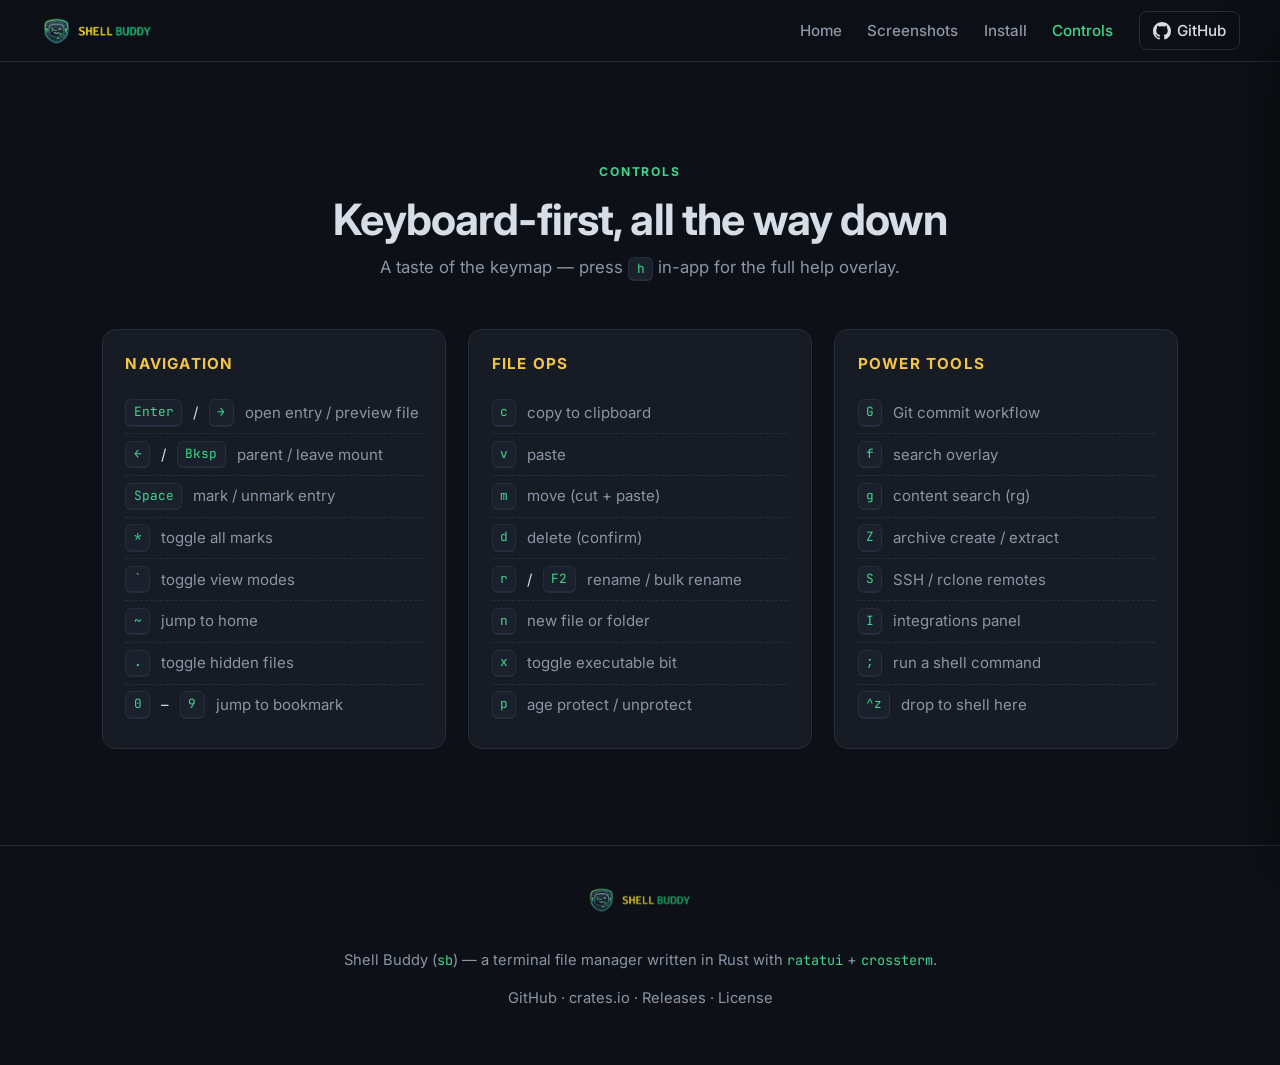
==== docs/controls.html @ 0441afff "Update the docs site" ====
<!DOCTYPE html>
<html lang="en">
<head>
  <meta charset="UTF-8" />
  <meta name="viewport" content="width=device-width, initial-scale=1.0" />
  <title>Controls — Shell Buddy</title>
  <meta name="description" content="Keyboard controls for Shell Buddy (sb): navigation, file operations, and power tools. Press h in-app for the full help overlay." />
  <meta property="og:title" content="Shell Buddy — Controls" />
  <meta property="og:description" content="A taste of the keymap — navigation, file ops, and power tools." />
  <meta property="og:image" content="images/screenshot-2.png" />
  <meta property="og:type" content="website" />
  <link rel="icon" type="image/png" href="images/logo.png" />
  <link rel="preconnect" href="https://fonts.googleapis.com" />
  <link rel="preconnect" href="https://fonts.gstatic.com" crossorigin />
  <link href="https://fonts.googleapis.com/css2?family=JetBrains+Mono:wght@400;500;700&family=Inter:wght@400;500;600;700;800&display=swap" rel="stylesheet" />
  <link rel="stylesheet" href="style.css" />
</head>
<body>
  <!-- NAV -->
  <header class="nav">
    <a class="nav__brand" href="index.html">
      <img src="images/logo.png" alt="Shell Buddy" />
    </a>
    <nav class="nav__links">
      <a href="index.html">Home</a>
      <a href="screenshots.html">Screenshots</a>
      <a href="install.html">Install</a>
      <a href="controls.html" class="active" aria-current="page">Controls</a>
      <a class="nav__gh" href="https://github.com/hjelev/sb" target="_blank" rel="noopener">
        <svg viewBox="0 0 16 16" width="18" height="18" aria-hidden="true"><path fill="currentColor" d="M8 0C3.58 0 0 3.58 0 8c0 3.54 2.29 6.53 5.47 7.59.4.07.55-.17.55-.38 0-.19-.01-.82-.01-1.49-2.01.37-2.53-.49-2.69-.94-.09-.23-.48-.94-.82-1.13-.28-.15-.68-.52-.01-.53.63-.01 1.08.58 1.23.82.72 1.21 1.87.87 2.33.66.07-.52.28-.87.51-1.07-1.78-.2-3.64-.89-3.64-3.95 0-.87.31-1.59.82-2.15-.08-.2-.36-1.02.08-2.12 0 0 .67-.21 2.2.82.64-.18 1.32-.27 2-.27.68 0 1.36.09 2 .27 1.53-1.04 2.2-.82 2.2-.82.44 1.1.16 1.92.08 2.12.51.56.82 1.27.82 2.15 0 3.07-1.87 3.75-3.65 3.95.29.25.54.73.54 1.48 0 1.07-.01 1.93-.01 2.2 0 .21.15.46.55.38A8.01 8.01 0 0 0 16 8c0-4.42-3.58-8-8-8Z"/></svg>
        <span>GitHub</span>
      </a>
    </nav>
    <button class="nav__toggle" aria-label="Menu" aria-expanded="false" aria-controls="mobileNav">
      <span></span><span></span><span></span>
    </button>
  </header>
  <div class="nav__backdrop" id="navBackdrop" hidden></div>
  <nav class="nav__drawer" id="mobileNav" aria-hidden="true">
    <a href="index.html">Home</a>
    <a href="screenshots.html">Screenshots</a>
    <a href="install.html">Install</a>
    <a href="controls.html" class="active" aria-current="page">Controls</a>
    <a href="https://github.com/hjelev/sb" target="_blank" rel="noopener">GitHub ↗</a>
  </nav>

  <!-- CONTROLS -->
  <section class="section" id="controls">
    <div class="section__head">
      <span class="eyebrow">Controls</span>
      <h2>Keyboard-first, all the way down</h2>
      <p>A taste of the keymap — press <kbd>h</kbd> in-app for the full help overlay.</p>
    </div>

    <div class="keymap">
      <div class="keymap__col">
        <h4>Navigation</h4>
        <ul>
          <li><kbd>Enter</kbd> / <kbd>→</kbd><span>open entry / preview file</span></li>
          <li><kbd>←</kbd> / <kbd>Bksp</kbd><span>parent / leave mount</span></li>
          <li><kbd>Space</kbd><span>mark / unmark entry</span></li>
          <li><kbd>*</kbd><span>toggle all marks</span></li>
          <li><kbd>`</kbd><span>toggle view modes</span></li>
          <li><kbd>~</kbd><span>jump to home</span></li>
          <li><kbd>.</kbd><span>toggle hidden files</span></li>
          <li><kbd>0</kbd>–<kbd>9</kbd><span>jump to bookmark</span></li>
        </ul>
      </div>
      <div class="keymap__col">
        <h4>File ops</h4>
        <ul>
          <li><kbd>c</kbd><span>copy to clipboard</span></li>
          <li><kbd>v</kbd><span>paste</span></li>
          <li><kbd>m</kbd><span>move (cut + paste)</span></li>
          <li><kbd>d</kbd><span>delete (confirm)</span></li>
          <li><kbd>r</kbd> / <kbd>F2</kbd><span>rename / bulk rename</span></li>
          <li><kbd>n</kbd><span>new file or folder</span></li>
          <li><kbd>x</kbd><span>toggle executable bit</span></li>
          <li><kbd>p</kbd><span>age protect / unprotect</span></li>
        </ul>
      </div>
      <div class="keymap__col">
        <h4>Power tools</h4>
        <ul>
          <li><kbd>G</kbd><span>Git commit workflow</span></li>
          <li><kbd>f</kbd><span>search overlay</span></li>
          <li><kbd>g</kbd><span>content search (rg)</span></li>
          <li><kbd>Z</kbd><span>archive create / extract</span></li>
          <li><kbd>S</kbd><span>SSH / rclone remotes</span></li>
          <li><kbd>I</kbd><span>integrations panel</span></li>
          <li><kbd>;</kbd><span>run a shell command</span></li>
          <li><kbd>^z</kbd><span>drop to shell here</span></li>
        </ul>
      </div>
    </div>
  </section>

  <footer class="footer">
    <img src="images/logo.png" alt="Shell Buddy" />
    <p>Shell Buddy (<code>sb</code>) — a terminal file manager written in Rust with <code>ratatui</code> + <code>crossterm</code>.</p>
    <p class="footer__links">
      <a href="https://github.com/hjelev/sb" target="_blank" rel="noopener">GitHub</a> ·
      <a href="https://crates.io/crates/shell-buddy" target="_blank" rel="noopener">crates.io</a> ·
      <a href="https://github.com/hjelev/sb/releases" target="_blank" rel="noopener">Releases</a> ·
      <a href="https://github.com/hjelev/sb/blob/master/LICENSE" target="_blank" rel="noopener">License</a>
    </p>
  </footer>

  <!-- LIGHTBOX -->
  <div class="lightbox" id="lightbox" aria-hidden="true">
    <button class="lightbox__close" aria-label="Close">&times;</button>
    <img src="" alt="" />
  </div>

  <script src="script.js"></script>
</body>
</html>
---- docs/style.css ----
:root {
  --bg:        #0d1117;
  --bg-alt:    #11161f;
  --panel:     #161b24;
  --panel-2:   #1b212c;
  --border:    #262d3a;
  --text:      #d7dde6;
  --muted:     #8b95a5;
  --green:     #3dd68c;
  --green-2:   #2bb673;
  --yellow:    #f5c542;
  --yellow-2:  #e0ac1f;
  --blue:      #5aa9ff;
  --red:       #ff6b6b;
  --mono: "JetBrains Mono", ui-monospace, SFMono-Regular, Menlo, monospace;
  --sans: "Inter", system-ui, -apple-system, Segoe UI, Roboto, sans-serif;
  --radius: 14px;
  --maxw: 1140px;
}

* { box-sizing: border-box; }

html { scroll-behavior: smooth; }

body {
  margin: 0;
  background: var(--bg);
  color: var(--text);
  font-family: var(--sans);
  line-height: 1.6;
  -webkit-font-smoothing: antialiased;
  overflow-x: hidden;
}

a { color: var(--green); text-decoration: none; }
a:hover { color: var(--yellow); }

code { font-family: var(--mono); font-size: 0.92em; }

h2 { font-size: clamp(1.8rem, 3.4vw, 2.7rem); line-height: 1.15; margin: 0 0 .6rem; letter-spacing: -.02em; }
h3 { margin: 0 0 .5rem; font-size: 1.15rem; }

/* ---------- NAV ---------- */
.nav {
  position: sticky; top: 0; z-index: 50;
  display: flex; align-items: center; justify-content: space-between;
  padding: .7rem clamp(1rem, 4vw, 2.5rem);
  background: rgba(13,17,23,.78);
  backdrop-filter: blur(12px);
  border-bottom: 1px solid var(--border);
}
.nav__brand img { height: 30px; display: block; }
.nav__links { display: flex; align-items: center; gap: clamp(.7rem, 2vw, 1.6rem); }
.nav__links a { color: var(--muted); font-weight: 500; font-size: .95rem; }
.nav__links a:hover { color: var(--text); }
.nav__gh {
  display: inline-flex; align-items: center; gap: .4rem;
  padding: .4rem .8rem; border: 1px solid var(--border); border-radius: 8px;
  color: var(--text) !important;
}
.nav__gh:hover { border-color: var(--green); }
.nav__links a.active { color: var(--green); }

/* hamburger button — hidden on desktop */
.nav__toggle {
  display: none;
  flex-direction: column; justify-content: center; gap: 5px;
  width: 42px; height: 38px; padding: 0 9px;
  background: none; border: 1px solid var(--border); border-radius: 8px;
  cursor: pointer; z-index: 60;
}
.nav__toggle span {
  display: block; height: 2px; width: 100%; border-radius: 2px;
  background: var(--text); transition: transform .25s ease, opacity .2s ease;
}
body.nav-open .nav__toggle span:nth-child(1) { transform: translateY(7px) rotate(45deg); }
body.nav-open .nav__toggle span:nth-child(2) { opacity: 0; }
body.nav-open .nav__toggle span:nth-child(3) { transform: translateY(-7px) rotate(-45deg); }

/* slide-in drawer + backdrop */
.nav__drawer {
  position: fixed; top: 0; right: 0; z-index: 90;
  display: flex; flex-direction: column; gap: .3rem;
  width: min(260px, 78vw); height: 100%;
  padding: 5rem 1.2rem 1.2rem;
  background: var(--panel); border-left: 1px solid var(--border);
  box-shadow: -20px 0 60px -30px rgba(0,0,0,.9);
  transform: translateX(100%); transition: transform .28s ease;
}
body.nav-open .nav__drawer { transform: translateX(0); }
.nav__drawer a {
  color: var(--text); font-weight: 500; font-size: 1.05rem;
  padding: .7rem .6rem; border-radius: 8px;
}
.nav__drawer a:hover { background: var(--panel-2); color: var(--green); }
.nav__drawer a.active { color: var(--green); background: rgba(61,214,140,.08); }

.nav__backdrop {
  position: fixed; inset: 0; z-index: 80;
  background: rgba(5,7,10,.6);
  opacity: 0; pointer-events: none; transition: opacity .28s ease;
}
body.nav-open .nav__backdrop { opacity: 1; pointer-events: auto; }
body.nav-open { overflow: hidden; }

@media (max-width: 760px) {
  .nav__links { display: none; }
  .nav__toggle { display: flex; }
}

/* ---------- HERO ---------- */
.hero {
  position: relative;
  text-align: center;
  padding: clamp(3rem, 8vw, 6rem) clamp(1rem, 5vw, 2rem) 0;
  overflow: hidden;
}
.hero__glow {
  position: absolute; inset: -30% 0 auto 0; height: 600px;
  background:
    radial-gradient(60% 60% at 30% 0%, rgba(61,214,140,.18), transparent 70%),
    radial-gradient(50% 50% at 75% 10%, rgba(245,197,66,.14), transparent 70%);
  filter: blur(10px);
  pointer-events: none; z-index: 0;
}
.hero__inner { position: relative; z-index: 1; max-width: 820px; margin: 0 auto; }
.hero__logo { width: min(420px, 80%); margin-bottom: 1.2rem; }
.hero__tagline {
  font-size: clamp(1.2rem, 2.8vw, 1.7rem);
  font-weight: 700; color: var(--text); margin: 0 0 1rem; letter-spacing: -.01em;
}
.hero__sub { color: var(--muted); font-size: 1.05rem; margin: 0 auto 1.6rem; max-width: 660px; }
.hero__sub code { color: var(--green); }

.badges { display: flex; flex-wrap: wrap; gap: .4rem; justify-content: center; margin-bottom: 1.6rem; }
.badges img { height: 20px; }

.hero__cta { display: flex; gap: .8rem; justify-content: center; flex-wrap: wrap; margin-bottom: 1.4rem; }

.btn {
  display: inline-flex; align-items: center; gap: .4rem;
  padding: .75rem 1.4rem; border-radius: 10px;
  font-weight: 600; font-size: .98rem; transition: .18s ease;
  border: 1px solid transparent;
}
.btn--primary { background: var(--green); color: #06231a !important; }
.btn--primary:hover { background: var(--yellow); color: #2a2102 !important; transform: translateY(-2px); }
.btn--ghost { border-color: var(--border); color: var(--text) !important; }
.btn--ghost:hover { border-color: var(--green); transform: translateY(-2px); }

.hero__install-hint {
  display: inline-flex; align-items: center; gap: .6rem;
  background: var(--panel); border: 1px solid var(--border);
  border-radius: 10px; padding: .55rem .55rem .55rem .9rem;
  font-family: var(--mono); font-size: .95rem;
}
.hero__install-hint code { color: var(--text); }
.prompt { color: var(--green); margin-right: .5rem; user-select: none; }

.hero__shot {
  position: relative; z-index: 1;
  margin: clamp(2.5rem, 6vw, 4rem) auto 0; max-width: var(--maxw);
  padding: 0 clamp(1rem, 4vw, 2rem);
}
.hero__shot img {
  width: 100%; border-radius: var(--radius);
  border: 1px solid var(--border);
  box-shadow: 0 30px 80px -30px rgba(0,0,0,.8), 0 0 0 1px rgba(255,255,255,.02);
}

/* ---------- SECTIONS ---------- */
.section { padding: clamp(3.5rem, 8vw, 6rem) clamp(1rem, 5vw, 2rem); max-width: var(--maxw); margin: 0 auto; }
.section--alt { background: var(--bg-alt); max-width: none; }
.section--alt > * { max-width: var(--maxw); margin-left: auto; margin-right: auto; }
.section__head { text-align: center; max-width: 640px; margin: 0 auto 3rem; }
.section__head p { color: var(--muted); font-size: 1.05rem; margin: 0; }
.eyebrow {
  display: inline-block; text-transform: uppercase; letter-spacing: .16em;
  font-size: .76rem; font-weight: 700; color: var(--green); margin-bottom: .8rem;
}

/* ---------- FEATURE CARDS ---------- */
.cards {
  display: grid; gap: 1rem;
  grid-template-columns: repeat(auto-fill, minmax(250px, 1fr));
}
.card {
  position: relative;
  background: var(--panel); border: 1px solid var(--border);
  border-radius: var(--radius); padding: 1.4rem 1.3rem;
  transition: .2s ease;
}
.card:hover { transform: translateY(-4px); border-color: var(--green); background: var(--panel-2); }
.card__key {
  display: inline-flex; align-items: center; justify-content: center;
  min-width: 2.1rem; height: 2.1rem; padding: 0 .55rem;
  font-family: var(--mono); font-weight: 700; font-size: .9rem;
  color: var(--green); background: rgba(61,214,140,.1);
  border: 1px solid rgba(61,214,140,.3); border-radius: 8px;
  margin-bottom: .9rem;
}
.card p { color: var(--muted); margin: 0; font-size: .96rem; }
.card code { color: var(--yellow); }

/* ---------- GALLERY ---------- */
.gallery {
  display: grid; gap: 1.4rem;
  grid-template-columns: repeat(auto-fit, minmax(330px, 1fr));
}
.shot { margin: 0; }
.shot img {
  width: 100%; border-radius: 12px; border: 1px solid var(--border);
  box-shadow: 0 16px 40px -20px rgba(0,0,0,.7);
  cursor: zoom-in; transition: .2s ease; display: block;
}
.shot img:hover { transform: translateY(-3px); border-color: var(--green); }
.shot figcaption { color: var(--muted); font-size: .9rem; margin-top: .7rem; text-align: center; }
.shot--bare img { cursor: default; }
.shot--bare img:hover { transform: none; }

/* ---------- INSTALL ---------- */
.install-grid {
  display: grid; gap: 1rem; margin-bottom: 2.5rem;
  grid-template-columns: repeat(auto-fit, minmax(280px, 1fr));
}
.install-card {
  background: var(--panel); border: 1px solid var(--border);
  border-radius: var(--radius); padding: 1.4rem;
}
.tag {
  font-size: .8rem; font-weight: 700; text-transform: uppercase; letter-spacing: .08em;
  color: var(--yellow);
}
.install-note { color: var(--muted); margin: .3rem 0 0; font-size: .95rem; }

.code-block {
  position: relative;
  background: #0a0e14; border: 1px solid var(--border);
  border-radius: 10px; padding: .9rem 1rem; margin-top: .8rem;
  font-family: var(--mono); font-size: .9rem; overflow-x: auto;
}
.code-block code, .code-block pre { color: var(--text); white-space: pre; margin: 0; }
.code-block--wide { font-size: .92rem; }
.comment { color: var(--muted); }

.copy-btn {
  position: absolute; top: .5rem; right: .5rem;
  background: var(--panel-2); color: var(--muted);
  border: 1px solid var(--border); border-radius: 6px;
  font-family: var(--mono); font-size: .72rem; padding: .25rem .55rem;
  cursor: pointer; transition: .15s ease;
}
.copy-btn:hover { color: var(--green); border-color: var(--green); }
.copy-btn.copied { color: #06231a; background: var(--green); border-color: var(--green); }

.shell-integration {
  background: var(--panel); border: 1px solid var(--border);
  border-radius: var(--radius); padding: 1.6rem;
}
.shell-integration p { color: var(--muted); }
.muted { color: var(--muted); font-weight: 400; }

/* ---------- CLI ---------- */
.cli-wrap {
  display: grid; gap: 1.6rem; align-items: center;
  grid-template-columns: 1fr 1fr;
}
@media (max-width: 820px) { .cli-wrap { grid-template-columns: 1fr; } }

/* ---------- KEYMAP ---------- */
.keymap {
  display: grid; gap: 1.4rem;
  grid-template-columns: repeat(auto-fit, minmax(280px, 1fr));
}
.keymap__col {
  background: var(--panel); border: 1px solid var(--border);
  border-radius: var(--radius); padding: 1.4rem;
}
.keymap__col h4 {
  margin: 0 0 1rem; color: var(--yellow); font-size: .95rem;
  text-transform: uppercase; letter-spacing: .08em;
}
.keymap__col ul { list-style: none; margin: 0; padding: 0; }
.keymap__col li {
  display: flex; align-items: center; gap: .7rem;
  padding: .42rem 0; border-bottom: 1px dashed var(--border);
  font-size: .94rem;
}
.keymap__col li:last-child { border-bottom: none; }
.keymap__col li span { color: var(--muted); }
kbd {
  font-family: var(--mono); font-size: .8rem;
  background: var(--panel-2); border: 1px solid var(--border);
  border-bottom-width: 2px; border-radius: 6px;
  padding: .12rem .45rem; color: var(--green); white-space: nowrap;
}

/* ---------- CHIPS ---------- */
.chips { display: flex; flex-wrap: wrap; gap: .55rem; justify-content: center; }
.chip {
  font-family: var(--mono); font-size: .85rem;
  background: var(--panel); border: 1px solid var(--border);
  border-radius: 20px; padding: .35rem .85rem; color: var(--text);
  transition: .15s ease;
}
.chip:hover { border-color: var(--green); color: var(--green); }
.chip--req { border-color: var(--yellow); color: var(--yellow); }

/* ---------- CTA ---------- */
.cta {
  text-align: center;
  padding: clamp(3.5rem, 8vw, 6rem) 1rem;
  background:
    radial-gradient(60% 100% at 50% 0%, rgba(61,214,140,.12), transparent 70%),
    var(--bg-alt);
  border-top: 1px solid var(--border);
}
.cta__inner { max-width: 640px; margin: 0 auto; display: flex; flex-direction: column; align-items: center; gap: 1.4rem; }
.cta h2 { margin: 0; }

/* ---------- FOOTER ---------- */
.footer {
  text-align: center; padding: 2.5rem 1rem; color: var(--muted);
  border-top: 1px solid var(--border); font-size: .92rem;
}
.footer img { height: 28px; margin-bottom: .8rem; opacity: .85; }
.footer code { color: var(--green); }
.footer__links { margin-top: .6rem; }
.footer__links a { color: var(--muted); }
.footer__links a:hover { color: var(--green); }

/* ---------- LIGHTBOX ---------- */
.lightbox {
  position: fixed; inset: 0; z-index: 100;
  display: none; align-items: center; justify-content: center;
  background: rgba(5,7,10,.92); padding: 2rem; cursor: zoom-out;
}
.lightbox.open { display: flex; }
.lightbox img {
  max-width: 95vw; max-height: 90vh; border-radius: 10px;
  border: 1px solid var(--border); box-shadow: 0 30px 80px -20px rgba(0,0,0,.9);
}
.lightbox__close {
  position: absolute; top: 1rem; right: 1.5rem;
  background: none; border: none; color: #fff; font-size: 2.4rem;
  cursor: pointer; line-height: 1;
}

/* ---------- REVEAL ---------- */
.reveal { opacity: 0; transform: translateY(24px); transition: opacity .6s ease, transform .6s ease; }
.reveal.visible { opacity: 1; transform: none; }
@media (prefers-reduced-motion: reduce) {
  .reveal { opacity: 1; transform: none; transition: none; }
  html { scroll-behavior: auto; }
  .nav__drawer, .nav__backdrop, .nav__toggle span { transition: none; }
}
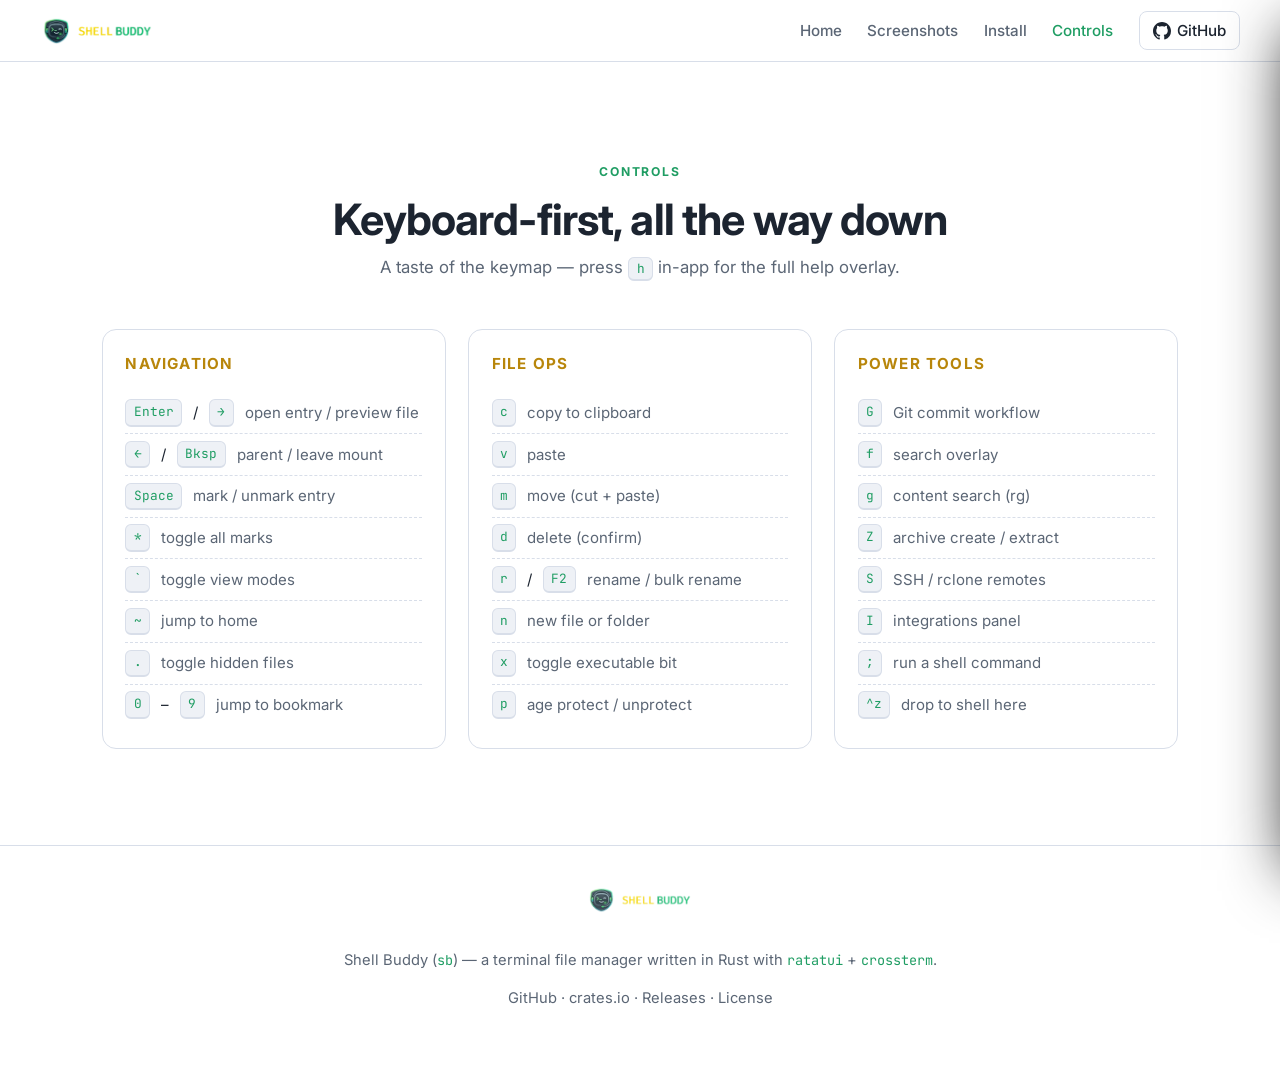
==== commit 4799e511: "fix bugs in the docs" ====
--- a/docs/controls.html
+++ b/docs/controls.html
@@ -9,7 +9,7 @@
   <meta property="og:description" content="A taste of the keymap — navigation, file ops, and power tools." />
   <meta property="og:image" content="images/screenshot-2.png" />
   <meta property="og:type" content="website" />
-  <link rel="icon" type="image/png" href="images/logo.png" />
+  <link rel="icon" type="image/png" href="images/favicon.png" />
   <link rel="preconnect" href="https://fonts.googleapis.com" />
   <link rel="preconnect" href="https://fonts.gstatic.com" crossorigin />
   <link href="https://fonts.googleapis.com/css2?family=JetBrains+Mono:wght@400;500;700&family=Inter:wght@400;500;600;700;800&display=swap" rel="stylesheet" />
--- a/docs/style.css
+++ b/docs/style.css
@@ -12,10 +12,33 @@
   --yellow-2:  #e0ac1f;
   --blue:      #5aa9ff;
   --red:       #ff6b6b;
+  --nav-bg:    rgba(13,17,23,.78);
+  --code-bg:   #0a0e14;
   --mono: "JetBrains Mono", ui-monospace, SFMono-Regular, Menlo, monospace;
   --sans: "Inter", system-ui, -apple-system, Segoe UI, Roboto, sans-serif;
   --radius: 14px;
   --maxw: 1140px;
+}
+
+/* Light theme — auto-follows the browser/OS appearance setting */
+@media (prefers-color-scheme: light) {
+  :root {
+    --bg:       #ffffff;
+    --bg-alt:   #f5f7fa;
+    --panel:    #ffffff;
+    --panel-2:  #eef1f6;
+    --border:   #d8dee9;
+    --text:     #1c2430;
+    --muted:    #5b6675;
+    --green:    #1f9d63;
+    --green-2:  #18794d;
+    --yellow:   #b8860b;
+    --yellow-2: #946c08;
+    --blue:     #2563eb;
+    --red:      #d93636;
+    --nav-bg:   rgba(255,255,255,.82);
+    --code-bg:  #f0f3f8;
+  }
 }
 
 * { box-sizing: border-box; }
@@ -45,7 +68,7 @@
   position: sticky; top: 0; z-index: 50;
   display: flex; align-items: center; justify-content: space-between;
   padding: .7rem clamp(1rem, 4vw, 2.5rem);
-  background: rgba(13,17,23,.78);
+  background: var(--nav-bg);
   backdrop-filter: blur(12px);
   border-bottom: 1px solid var(--border);
 }
@@ -155,6 +178,7 @@
   font-family: var(--mono); font-size: .95rem;
 }
 .hero__install-hint code { color: var(--text); }
+.hero__install-hint .copy-btn { position: static; }
 .prompt { color: var(--green); margin-right: .5rem; user-select: none; }
 
 .hero__shot {
@@ -235,7 +259,7 @@
 
 .code-block {
   position: relative;
-  background: #0a0e14; border: 1px solid var(--border);
+  background: var(--code-bg); border: 1px solid var(--border);
   border-radius: 10px; padding: .9rem 1rem; margin-top: .8rem;
   font-family: var(--mono); font-size: .9rem; overflow-x: auto;
 }
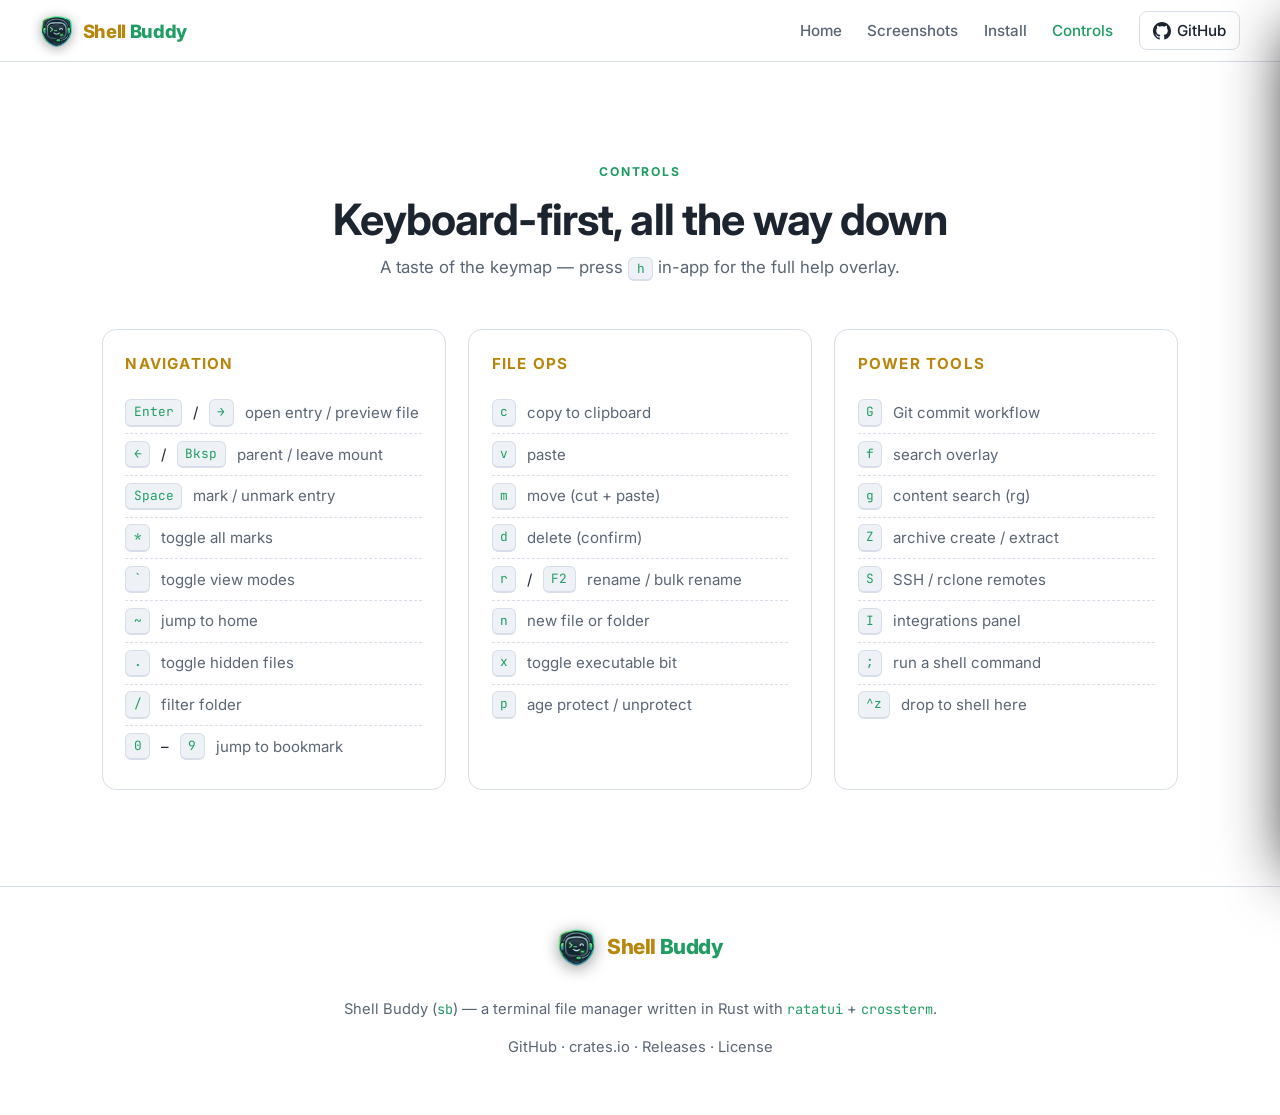
==== commit 97d2e49b: "update change log and docs" ====
--- a/docs/controls.html
+++ b/docs/controls.html
@@ -18,8 +18,9 @@
 <body>
   <!-- NAV -->
   <header class="nav">
-    <a class="nav__brand" href="index.html">
-      <img src="images/logo.png" alt="Shell Buddy" />
+    <a class="nav__brand" href="index.html" aria-label="Shell Buddy — home">
+      <img src="images/favicon.png" alt="" />
+      <span class="nav__brand-name"><span class="brand-shell">Shell</span> <span class="brand-buddy">Buddy</span></span>
     </a>
     <nav class="nav__links">
       <a href="index.html">Home</a>
@@ -63,6 +64,7 @@
           <li><kbd>`</kbd><span>toggle view modes</span></li>
           <li><kbd>~</kbd><span>jump to home</span></li>
           <li><kbd>.</kbd><span>toggle hidden files</span></li>
+          <li><kbd>/</kbd><span>filter folder</span></li>
           <li><kbd>0</kbd>–<kbd>9</kbd><span>jump to bookmark</span></li>
         </ul>
       </div>
@@ -96,7 +98,10 @@
   </section>
 
   <footer class="footer">
-    <img src="images/logo.png" alt="Shell Buddy" />
+    <a class="footer__brand" href="index.html">
+      <img src="images/favicon.png" alt="" />
+      <span class="footer__brand-name"><span class="brand-shell">Shell</span> <span class="brand-buddy">Buddy</span></span>
+    </a>
     <p>Shell Buddy (<code>sb</code>) — a terminal file manager written in Rust with <code>ratatui</code> + <code>crossterm</code>.</p>
     <p class="footer__links">
       <a href="https://github.com/hjelev/sb" target="_blank" rel="noopener">GitHub</a> ·
--- a/docs/style.css
+++ b/docs/style.css
@@ -72,7 +72,21 @@
   backdrop-filter: blur(12px);
   border-bottom: 1px solid var(--border);
 }
-.nav__brand img { height: 30px; display: block; }
+.nav__brand { display: inline-flex; align-items: center; gap: .55rem; }
+.nav__brand img {
+  height: 34px; width: 34px; display: block;
+  border-radius: 9px;
+  filter: drop-shadow(0 2px 6px rgba(0,0,0,.35));
+  transition: transform .18s ease;
+}
+.nav__brand:hover img { transform: translateY(-1px) scale(1.04); }
+.nav__brand-name {
+  font-family: var(--sans); font-weight: 800;
+  font-size: 1.15rem; letter-spacing: -.02em; line-height: 1;
+}
+.brand-shell { color: var(--yellow); }
+.brand-buddy { color: var(--green); }
+@media (max-width: 420px) { .nav__brand-name { display: none; } }
 .nav__links { display: flex; align-items: center; gap: clamp(.7rem, 2vw, 1.6rem); }
 .nav__links a { color: var(--muted); font-weight: 500; font-size: .95rem; }
 .nav__links a:hover { color: var(--text); }
@@ -347,7 +361,20 @@
   text-align: center; padding: 2.5rem 1rem; color: var(--muted);
   border-top: 1px solid var(--border); font-size: .92rem;
 }
-.footer img { height: 28px; margin-bottom: .8rem; opacity: .85; }
+.footer__brand {
+  display: inline-flex; align-items: center; gap: .6rem;
+  margin-bottom: 1rem;
+  transition: transform .18s ease;
+}
+.footer__brand:hover { transform: translateY(-1px); }
+.footer__brand img {
+  height: 40px; width: 40px; border-radius: 11px;
+  filter: drop-shadow(0 3px 8px rgba(0,0,0,.4));
+}
+.footer__brand-name {
+  font-family: var(--sans); font-weight: 800;
+  font-size: 1.3rem; letter-spacing: -.02em; line-height: 1;
+}
 .footer code { color: var(--green); }
 .footer__links { margin-top: .6rem; }
 .footer__links a { color: var(--muted); }
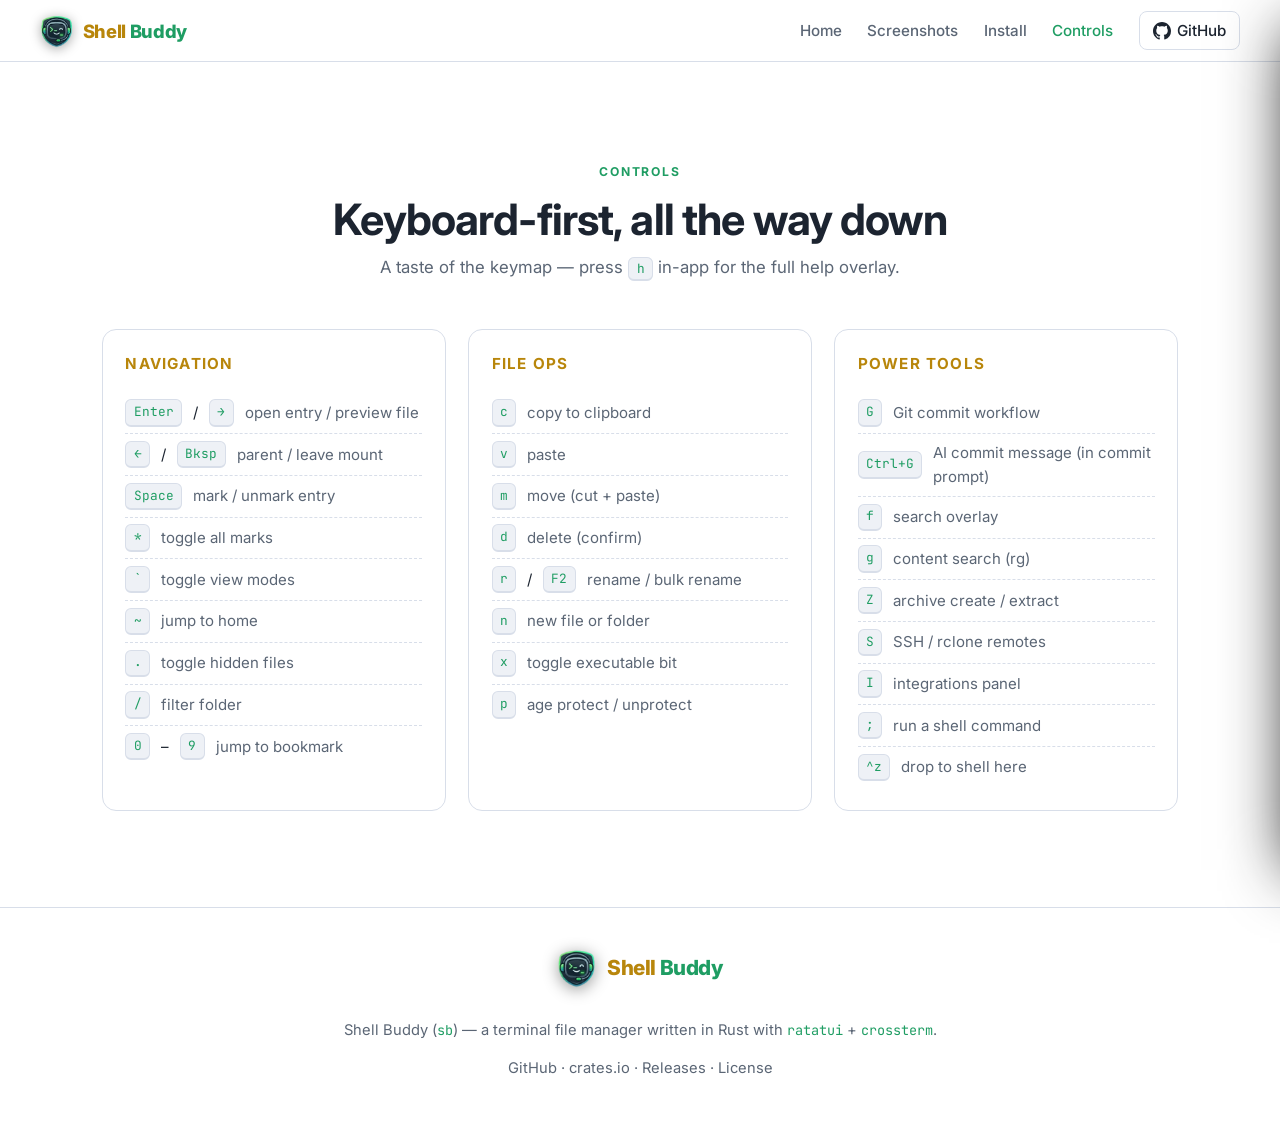
==== commit 9715617b: "Add AI-generated commit messages feature to docs" ====
--- a/docs/controls.html
+++ b/docs/controls.html
@@ -14,6 +14,7 @@
   <link rel="preconnect" href="https://fonts.gstatic.com" crossorigin />
   <link href="https://fonts.googleapis.com/css2?family=JetBrains+Mono:wght@400;500;700&family=Inter:wght@400;500;600;700;800&display=swap" rel="stylesheet" />
   <link rel="stylesheet" href="style.css" />
+  <script defer src="https://m.masoko.net/core-util" data-website-id="f03cc21a-8b0b-4889-b126-84c312a94e0c"></script>
 </head>
 <body>
   <!-- NAV -->
@@ -85,6 +86,7 @@
         <h4>Power tools</h4>
         <ul>
           <li><kbd>G</kbd><span>Git commit workflow</span></li>
+          <li><kbd>Ctrl+G</kbd><span>AI commit message (in commit prompt)</span></li>
           <li><kbd>f</kbd><span>search overlay</span></li>
           <li><kbd>g</kbd><span>content search (rg)</span></li>
           <li><kbd>Z</kbd><span>archive create / extract</span></li>
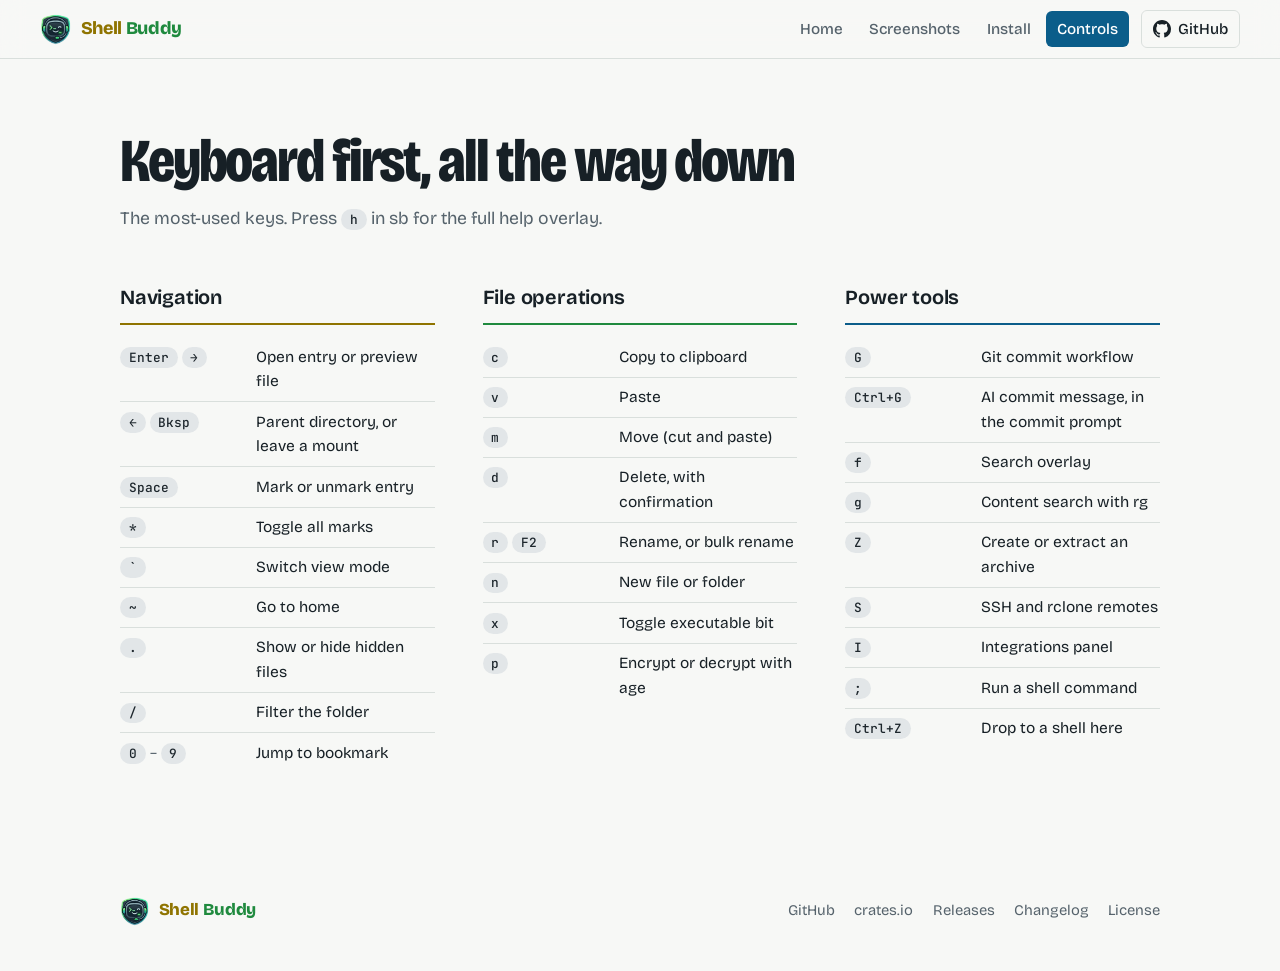
==== commit 24af5442: "redesign static site" ====
--- a/docs/controls.html
+++ b/docs/controls.html
@@ -6,114 +6,110 @@
   <title>Controls — Shell Buddy</title>
   <meta name="description" content="Keyboard controls for Shell Buddy (sb): navigation, file operations, and power tools. Press h in-app for the full help overlay." />
   <meta property="og:title" content="Shell Buddy — Controls" />
-  <meta property="og:description" content="A taste of the keymap — navigation, file ops, and power tools." />
+  <meta property="og:description" content="Navigation, file operations and power tools." />
   <meta property="og:image" content="images/screenshot-2.png" />
   <meta property="og:type" content="website" />
+  <meta name="theme-color" content="#0e1316" />
   <link rel="icon" type="image/png" href="images/favicon.png" />
   <link rel="preconnect" href="https://fonts.googleapis.com" />
   <link rel="preconnect" href="https://fonts.gstatic.com" crossorigin />
-  <link href="https://fonts.googleapis.com/css2?family=JetBrains+Mono:wght@400;500;700&family=Inter:wght@400;500;600;700;800&display=swap" rel="stylesheet" />
+  <link href="https://fonts.googleapis.com/css2?family=Bricolage+Grotesque:opsz,wdth,wght@12..96,75..100,400..800&family=JetBrains+Mono:wght@400;500;700&display=swap" rel="stylesheet" />
   <link rel="stylesheet" href="style.css" />
   <script defer src="https://m.masoko.net/core-util" data-website-id="f03cc21a-8b0b-4889-b126-84c312a94e0c"></script>
 </head>
 <body>
-  <!-- NAV -->
   <header class="nav">
-    <a class="nav__brand" href="index.html" aria-label="Shell Buddy — home">
+    <a class="nav__brand" href="index.html" aria-label="Shell Buddy home">
       <img src="images/favicon.png" alt="" />
       <span class="nav__brand-name"><span class="brand-shell">Shell</span> <span class="brand-buddy">Buddy</span></span>
     </a>
-    <nav class="nav__links">
+    <nav class="nav__links" aria-label="Main">
       <a href="index.html">Home</a>
       <a href="screenshots.html">Screenshots</a>
       <a href="install.html">Install</a>
       <a href="controls.html" class="active" aria-current="page">Controls</a>
-      <a class="nav__gh" href="https://github.com/hjelev/sb" target="_blank" rel="noopener">
-        <svg viewBox="0 0 16 16" width="18" height="18" aria-hidden="true"><path fill="currentColor" d="M8 0C3.58 0 0 3.58 0 8c0 3.54 2.29 6.53 5.47 7.59.4.07.55-.17.55-.38 0-.19-.01-.82-.01-1.49-2.01.37-2.53-.49-2.69-.94-.09-.23-.48-.94-.82-1.13-.28-.15-.68-.52-.01-.53.63-.01 1.08.58 1.23.82.72 1.21 1.87.87 2.33.66.07-.52.28-.87.51-1.07-1.78-.2-3.64-.89-3.64-3.95 0-.87.31-1.59.82-2.15-.08-.2-.36-1.02.08-2.12 0 0 .67-.21 2.2.82.64-.18 1.32-.27 2-.27.68 0 1.36.09 2 .27 1.53-1.04 2.2-.82 2.2-.82.44 1.1.16 1.92.08 2.12.51.56.82 1.27.82 2.15 0 3.07-1.87 3.75-3.65 3.95.29.25.54.73.54 1.48 0 1.07-.01 1.93-.01 2.2 0 .21.15.46.55.38A8.01 8.01 0 0 0 16 8c0-4.42-3.58-8-8-8Z"/></svg>
-        <span>GitHub</span>
-      </a>
+      <a class="nav__gh" href="https://github.com/hjelev/sb" target="_blank" rel="noopener"><svg viewBox="0 0 16 16" width="18" height="18" aria-hidden="true"><path fill="currentColor" d="M8 0C3.58 0 0 3.58 0 8c0 3.54 2.29 6.53 5.47 7.59.4.07.55-.17.55-.38 0-.19-.01-.82-.01-1.49-2.01.37-2.53-.49-2.69-.94-.09-.23-.48-.94-.82-1.13-.28-.15-.68-.52-.01-.53.63-.01 1.08.58 1.23.82.72 1.21 1.87.87 2.33.66.07-.52.28-.87.51-1.07-1.78-.2-3.64-.89-3.64-3.95 0-.87.31-1.59.82-2.15-.08-.2-.36-1.02.08-2.12 0 0 .67-.21 2.2.82.64-.18 1.32-.27 2-.27.68 0 1.36.09 2 .27 1.53-1.04 2.2-.82 2.2-.82.44 1.1.16 1.92.08 2.12.51.56.82 1.27.82 2.15 0 3.07-1.87 3.75-3.65 3.95.29.25.54.73.54 1.48 0 1.07-.01 1.93-.01 2.2 0 .21.15.46.55.38A8.01 8.01 0 0 0 16 8c0-4.42-3.58-8-8-8Z"/></svg><span>GitHub</span></a>
     </nav>
     <button class="nav__toggle" aria-label="Menu" aria-expanded="false" aria-controls="mobileNav">
       <span></span><span></span><span></span>
     </button>
   </header>
   <div class="nav__backdrop" id="navBackdrop" hidden></div>
-  <nav class="nav__drawer" id="mobileNav" aria-hidden="true">
-    <a href="index.html">Home</a>
-    <a href="screenshots.html">Screenshots</a>
-    <a href="install.html">Install</a>
-    <a href="controls.html" class="active" aria-current="page">Controls</a>
-    <a href="https://github.com/hjelev/sb" target="_blank" rel="noopener">GitHub ↗</a>
+  <nav class="nav__drawer" id="mobileNav" aria-hidden="true" aria-label="Mobile">
+      <a href="index.html">Home</a>
+      <a href="screenshots.html">Screenshots</a>
+      <a href="install.html">Install</a>
+      <a href="controls.html" class="active" aria-current="page">Controls</a>
+      <a href="https://github.com/hjelev/sb" target="_blank" rel="noopener">GitHub ↗</a>
   </nav>
 
-  <!-- CONTROLS -->
-  <section class="section" id="controls">
-    <div class="section__head">
-      <span class="eyebrow">Controls</span>
-      <h2>Keyboard-first, all the way down</h2>
-      <p>A taste of the keymap — press <kbd>h</kbd> in-app for the full help overlay.</p>
-    </div>
+  <main>
+    <header class="page-head">
+      <h1>Keyboard first, all the way down</h1>
+      <p>The most-used keys. Press <kbd>h</kbd> in sb for the full help overlay.</p>
+    </header>
 
-    <div class="keymap">
-      <div class="keymap__col">
-        <h4>Navigation</h4>
-        <ul>
-          <li><kbd>Enter</kbd> / <kbd>→</kbd><span>open entry / preview file</span></li>
-          <li><kbd>←</kbd> / <kbd>Bksp</kbd><span>parent / leave mount</span></li>
-          <li><kbd>Space</kbd><span>mark / unmark entry</span></li>
-          <li><kbd>*</kbd><span>toggle all marks</span></li>
-          <li><kbd>`</kbd><span>toggle view modes</span></li>
-          <li><kbd>~</kbd><span>jump to home</span></li>
-          <li><kbd>.</kbd><span>toggle hidden files</span></li>
-          <li><kbd>/</kbd><span>filter folder</span></li>
-          <li><kbd>0</kbd>–<kbd>9</kbd><span>jump to bookmark</span></li>
-        </ul>
+    <section class="section section--tight" id="controls">
+      <div class="keymap">
+        <div class="keymap__col">
+          <h3>Navigation</h3>
+          <ul>
+            <li><span><kbd>Enter</kbd><kbd>→</kbd></span><span>Open entry or preview file</span></li>
+            <li><span><kbd>←</kbd><kbd>Bksp</kbd></span><span>Parent directory, or leave a mount</span></li>
+            <li><span><kbd>Space</kbd></span><span>Mark or unmark entry</span></li>
+            <li><span><kbd>*</kbd></span><span>Toggle all marks</span></li>
+            <li><span><kbd>`</kbd></span><span>Switch view mode</span></li>
+            <li><span><kbd>~</kbd></span><span>Go to home</span></li>
+            <li><span><kbd>.</kbd></span><span>Show or hide hidden files</span></li>
+            <li><span><kbd>/</kbd></span><span>Filter the folder</span></li>
+            <li><span><kbd>0</kbd>–<kbd>9</kbd></span><span>Jump to bookmark</span></li>
+          </ul>
+        </div>
+        <div class="keymap__col">
+          <h3>File operations</h3>
+          <ul>
+            <li><span><kbd>c</kbd></span><span>Copy to clipboard</span></li>
+            <li><span><kbd>v</kbd></span><span>Paste</span></li>
+            <li><span><kbd>m</kbd></span><span>Move (cut and paste)</span></li>
+            <li><span><kbd>d</kbd></span><span>Delete, with confirmation</span></li>
+            <li><span><kbd>r</kbd><kbd>F2</kbd></span><span>Rename, or bulk rename</span></li>
+            <li><span><kbd>n</kbd></span><span>New file or folder</span></li>
+            <li><span><kbd>x</kbd></span><span>Toggle executable bit</span></li>
+            <li><span><kbd>p</kbd></span><span>Encrypt or decrypt with age</span></li>
+          </ul>
+        </div>
+        <div class="keymap__col">
+          <h3>Power tools</h3>
+          <ul>
+            <li><span><kbd>G</kbd></span><span>Git commit workflow</span></li>
+            <li><span><kbd>Ctrl+G</kbd></span><span>AI commit message, in the commit prompt</span></li>
+            <li><span><kbd>f</kbd></span><span>Search overlay</span></li>
+            <li><span><kbd>g</kbd></span><span>Content search with rg</span></li>
+            <li><span><kbd>Z</kbd></span><span>Create or extract an archive</span></li>
+            <li><span><kbd>S</kbd></span><span>SSH and rclone remotes</span></li>
+            <li><span><kbd>I</kbd></span><span>Integrations panel</span></li>
+            <li><span><kbd>;</kbd></span><span>Run a shell command</span></li>
+            <li><span><kbd>Ctrl+Z</kbd></span><span>Drop to a shell here</span></li>
+          </ul>
+        </div>
       </div>
-      <div class="keymap__col">
-        <h4>File ops</h4>
-        <ul>
-          <li><kbd>c</kbd><span>copy to clipboard</span></li>
-          <li><kbd>v</kbd><span>paste</span></li>
-          <li><kbd>m</kbd><span>move (cut + paste)</span></li>
-          <li><kbd>d</kbd><span>delete (confirm)</span></li>
-          <li><kbd>r</kbd> / <kbd>F2</kbd><span>rename / bulk rename</span></li>
-          <li><kbd>n</kbd><span>new file or folder</span></li>
-          <li><kbd>x</kbd><span>toggle executable bit</span></li>
-          <li><kbd>p</kbd><span>age protect / unprotect</span></li>
-        </ul>
-      </div>
-      <div class="keymap__col">
-        <h4>Power tools</h4>
-        <ul>
-          <li><kbd>G</kbd><span>Git commit workflow</span></li>
-          <li><kbd>Ctrl+G</kbd><span>AI commit message (in commit prompt)</span></li>
-          <li><kbd>f</kbd><span>search overlay</span></li>
-          <li><kbd>g</kbd><span>content search (rg)</span></li>
-          <li><kbd>Z</kbd><span>archive create / extract</span></li>
-          <li><kbd>S</kbd><span>SSH / rclone remotes</span></li>
-          <li><kbd>I</kbd><span>integrations panel</span></li>
-          <li><kbd>;</kbd><span>run a shell command</span></li>
-          <li><kbd>^z</kbd><span>drop to shell here</span></li>
-        </ul>
-      </div>
-    </div>
-  </section>
+    </section>
+  </main>
 
   <footer class="footer">
     <a class="footer__brand" href="index.html">
       <img src="images/favicon.png" alt="" />
       <span class="footer__brand-name"><span class="brand-shell">Shell</span> <span class="brand-buddy">Buddy</span></span>
     </a>
-    <p>Shell Buddy (<code>sb</code>) — a terminal file manager written in Rust with <code>ratatui</code> + <code>crossterm</code>.</p>
-    <p class="footer__links">
-      <a href="https://github.com/hjelev/sb" target="_blank" rel="noopener">GitHub</a> ·
-      <a href="https://crates.io/crates/shell-buddy" target="_blank" rel="noopener">crates.io</a> ·
-      <a href="https://github.com/hjelev/sb/releases" target="_blank" rel="noopener">Releases</a> ·
-      <a href="https://github.com/hjelev/sb/blob/master/LICENSE" target="_blank" rel="noopener">License</a>
-    </p>
+    <ul class="footer__links">
+      <li><a href="https://github.com/hjelev/sb" target="_blank" rel="noopener">GitHub</a></li>
+      <li><a href="https://crates.io/crates/shell-buddy" target="_blank" rel="noopener">crates.io</a></li>
+      <li><a href="https://github.com/hjelev/sb/releases" target="_blank" rel="noopener">Releases</a></li>
+      <li><a href="https://github.com/hjelev/sb/blob/master/CHANGELOG.md" target="_blank" rel="noopener">Changelog</a></li>
+      <li><a href="https://github.com/hjelev/sb/blob/master/LICENSE" target="_blank" rel="noopener">License</a></li>
+    </ul>
   </footer>
 
-  <!-- LIGHTBOX -->
   <div class="lightbox" id="lightbox" aria-hidden="true">
     <button class="lightbox__close" aria-label="Close">&times;</button>
     <img src="" alt="" />
--- a/docs/style.css
+++ b/docs/style.css
@@ -1,109 +1,120 @@
+/* Shell Buddy site
+   The page borrows sb's own visual language: the yellow/green wordmark,
+   the blue cursor row of the file list, and the grey keycap pills of the
+   status bar. Those three things carry the identity; everything else
+   stays quiet. */
+
 :root {
-  --bg:        #0d1117;
-  --bg-alt:    #11161f;
-  --panel:     #161b24;
-  --panel-2:   #1b212c;
-  --border:    #262d3a;
-  --text:      #d7dde6;
-  --muted:     #8b95a5;
-  --green:     #3dd68c;
-  --green-2:   #2bb673;
-  --yellow:    #f5c542;
-  --yellow-2:  #e0ac1f;
-  --blue:      #5aa9ff;
-  --red:       #ff6b6b;
-  --nav-bg:    rgba(13,17,23,.78);
-  --code-bg:   #0a0e14;
+  --ink:      #0e1316;
+  --ink-2:    #12181c;
+  --panel:    #161d22;
+  --line:     #243038;
+  --text:     #dbe2e6;
+  --muted:    #8d9aa4;
+  --shell:    #f5d42a;   /* "Shell" yellow from the logo */
+  --buddy:    #46c468;   /* "Buddy" green from the logo */
+  --cursor:   #0b5d8a;   /* sb's selected-row blue */
+  --cursor-t: #e9f5fc;
+  --key-bg:   #3b4247;   /* status-bar keycap */
+  --key-fg:   #e6eaed;
+  --nav-bg:   rgba(14,19,22,.86);
+  --code-bg:  #0a0e10;
+  --shadow:   0 40px 90px -40px rgba(0,0,0,.85);
+
   --mono: "JetBrains Mono", ui-monospace, SFMono-Regular, Menlo, monospace;
-  --sans: "Inter", system-ui, -apple-system, Segoe UI, Roboto, sans-serif;
-  --radius: 14px;
-  --maxw: 1140px;
-}
-
-/* Light theme — auto-follows the browser/OS appearance setting */
+  --sans: "Bricolage Grotesque", system-ui, -apple-system, "Segoe UI", sans-serif;
+  --maxw: 1120px;
+  --gutter: clamp(1.1rem, 5vw, 2.5rem);
+}
+
 @media (prefers-color-scheme: light) {
   :root {
-    --bg:       #ffffff;
-    --bg-alt:   #f5f7fa;
+    --ink:      #f7f8f6;
+    --ink-2:    #eef1ee;
     --panel:    #ffffff;
-    --panel-2:  #eef1f6;
-    --border:   #d8dee9;
-    --text:     #1c2430;
-    --muted:    #5b6675;
-    --green:    #1f9d63;
-    --green-2:  #18794d;
-    --yellow:   #b8860b;
-    --yellow-2: #946c08;
-    --blue:     #2563eb;
-    --red:      #d93636;
-    --nav-bg:   rgba(255,255,255,.82);
-    --code-bg:  #f0f3f8;
+    --line:     #d9dfdc;
+    --text:     #172026;
+    --muted:    #56636c;
+    --shell:    #8f7400;
+    --shell-display: #d1a500;
+    --buddy:    #1f8a3e;
+    --cursor:   #0b5d8a;
+    --cursor-t: #ffffff;
+    --key-bg:   #e2e6e8;
+    --key-fg:   #1d262c;
+    --nav-bg:   rgba(247,248,246,.88);
+    --code-bg:  #f0f2f0;
+    --shadow:   0 30px 70px -40px rgba(20,30,40,.45);
   }
 }
 
 * { box-sizing: border-box; }
-
 html { scroll-behavior: smooth; }
 
 body {
   margin: 0;
-  background: var(--bg);
+  background: var(--ink);
   color: var(--text);
   font-family: var(--sans);
+  font-size: 1.0625rem;
   line-height: 1.6;
   -webkit-font-smoothing: antialiased;
   overflow-x: hidden;
 }
 
-a { color: var(--green); text-decoration: none; }
-a:hover { color: var(--yellow); }
-
-code { font-family: var(--mono); font-size: 0.92em; }
-
-h2 { font-size: clamp(1.8rem, 3.4vw, 2.7rem); line-height: 1.15; margin: 0 0 .6rem; letter-spacing: -.02em; }
-h3 { margin: 0 0 .5rem; font-size: 1.15rem; }
+a { color: var(--buddy); text-decoration: none; }
+a:hover { color: var(--shell); }
+:focus-visible { outline: 2px solid var(--shell); outline-offset: 3px; border-radius: 4px; }
+
+code { font-family: var(--mono); font-size: .9em; }
+
+h1, h2, h3 { font-family: var(--sans); font-optical-sizing: auto; margin: 0; }
+h2 {
+  font-size: clamp(1.9rem, 3.6vw, 2.75rem);
+  font-weight: 700; line-height: 1.08; letter-spacing: -.025em;
+  font-variation-settings: "wdth" 85;
+}
+h3 { font-size: 1.15rem; font-weight: 650; letter-spacing: -.01em; }
 
 /* ---------- NAV ---------- */
 .nav {
   position: sticky; top: 0; z-index: 50;
   display: flex; align-items: center; justify-content: space-between;
-  padding: .7rem clamp(1rem, 4vw, 2.5rem);
+  padding: .65rem var(--gutter);
   background: var(--nav-bg);
   backdrop-filter: blur(12px);
-  border-bottom: 1px solid var(--border);
+  border-bottom: 1px solid var(--line);
 }
 .nav__brand { display: inline-flex; align-items: center; gap: .55rem; }
-.nav__brand img {
-  height: 34px; width: 34px; display: block;
-  border-radius: 9px;
-  filter: drop-shadow(0 2px 6px rgba(0,0,0,.35));
-  transition: transform .18s ease;
-}
-.nav__brand:hover img { transform: translateY(-1px) scale(1.04); }
+.nav__brand img { height: 32px; width: 32px; display: block; }
 .nav__brand-name {
-  font-family: var(--sans); font-weight: 800;
-  font-size: 1.15rem; letter-spacing: -.02em; line-height: 1;
-}
-.brand-shell { color: var(--yellow); }
-.brand-buddy { color: var(--green); }
+  font-weight: 800; font-size: 1.12rem; letter-spacing: -.02em; line-height: 1;
+}
+.brand-shell { color: var(--shell); }
+.brand-buddy { color: var(--buddy); }
 @media (max-width: 420px) { .nav__brand-name { display: none; } }
-.nav__links { display: flex; align-items: center; gap: clamp(.7rem, 2vw, 1.6rem); }
-.nav__links a { color: var(--muted); font-weight: 500; font-size: .95rem; }
+
+.nav__links { display: flex; align-items: center; gap: .25rem; }
+.nav__links a {
+  color: var(--muted); font-weight: 500; font-size: .95rem;
+  padding: .35rem .7rem; border-radius: 6px;
+}
 .nav__links a:hover { color: var(--text); }
+/* the current page gets sb's cursor-row treatment */
+.nav__links a.active { background: var(--cursor); color: var(--cursor-t); }
 .nav__gh {
   display: inline-flex; align-items: center; gap: .4rem;
-  padding: .4rem .8rem; border: 1px solid var(--border); border-radius: 8px;
+  margin-left: .5rem;
+  border: 1px solid var(--line);
   color: var(--text) !important;
 }
-.nav__gh:hover { border-color: var(--green); }
-.nav__links a.active { color: var(--green); }
-
-/* hamburger button — hidden on desktop */
+.nav__gh:hover { border-color: var(--buddy); }
+
 .nav__toggle {
   display: none;
   flex-direction: column; justify-content: center; gap: 5px;
-  width: 42px; height: 38px; padding: 0 9px;
-  background: none; border: 1px solid var(--border); border-radius: 8px;
+  width: 42px; height: 38px; padding: 0 10px;
+  background: none; border: 1px solid var(--line); border-radius: 6px;
   cursor: pointer; z-index: 60;
 }
 .nav__toggle span {
@@ -114,23 +125,21 @@
 body.nav-open .nav__toggle span:nth-child(2) { opacity: 0; }
 body.nav-open .nav__toggle span:nth-child(3) { transform: translateY(-7px) rotate(-45deg); }
 
-/* slide-in drawer + backdrop */
 .nav__drawer {
   position: fixed; top: 0; right: 0; z-index: 90;
-  display: flex; flex-direction: column; gap: .3rem;
+  display: flex; flex-direction: column; gap: .2rem;
   width: min(260px, 78vw); height: 100%;
-  padding: 5rem 1.2rem 1.2rem;
-  background: var(--panel); border-left: 1px solid var(--border);
-  box-shadow: -20px 0 60px -30px rgba(0,0,0,.9);
+  padding: 5rem 1rem 1rem;
+  background: var(--panel); border-left: 1px solid var(--line);
   transform: translateX(100%); transition: transform .28s ease;
 }
 body.nav-open .nav__drawer { transform: translateX(0); }
 .nav__drawer a {
   color: var(--text); font-weight: 500; font-size: 1.05rem;
-  padding: .7rem .6rem; border-radius: 8px;
-}
-.nav__drawer a:hover { background: var(--panel-2); color: var(--green); }
-.nav__drawer a.active { color: var(--green); background: rgba(61,214,140,.08); }
+  padding: .6rem .8rem; border-radius: 6px;
+}
+.nav__drawer a:hover { background: var(--ink-2); }
+.nav__drawer a.active { background: var(--cursor); color: var(--cursor-t); }
 
 .nav__backdrop {
   position: fixed; inset: 0; z-index: 80;
@@ -145,240 +154,294 @@
   .nav__toggle { display: flex; }
 }
 
+/* ---------- BUTTONS ---------- */
+.btn {
+  display: inline-flex; align-items: center; gap: .45rem;
+  padding: .7rem 1.25rem; border-radius: 8px;
+  font-weight: 600; font-size: 1rem;
+  border: 1px solid transparent;
+  transition: background-color .15s ease, border-color .15s ease, color .15s ease;
+}
+.btn--primary { background: var(--buddy); color: #04210f !important; }
+.btn--primary:hover { background: var(--shell); color: #2a2200 !important; }
+.btn--ghost { border-color: var(--line); color: var(--text) !important; }
+.btn--ghost:hover { border-color: var(--text); }
+
 /* ---------- HERO ---------- */
 .hero {
-  position: relative;
-  text-align: center;
-  padding: clamp(3rem, 8vw, 6rem) clamp(1rem, 5vw, 2rem) 0;
+  max-width: var(--maxw); margin: 0 auto;
+  padding: clamp(3rem, 8vw, 5.5rem) var(--gutter) 0;
+}
+.hero__inner {
+  display: grid; gap: 1.5rem 3rem; align-items: end;
+  grid-template-columns: minmax(0, 1.3fr) minmax(0, 1fr);
+}
+.hero__mark { width: 64px; height: 64px; margin-bottom: 1.2rem; display: block; }
+.hero__title {
+  font-size: clamp(3.2rem, 9vw, 6.6rem);
+  font-weight: 800; line-height: .92; letter-spacing: -.02em;
+  font-variation-settings: "wdth" 88;
+}
+.hero__title .brand-shell { color: var(--shell-display, var(--shell)); }
+.hero__aside { padding-bottom: .4rem; }
+.hero__sub { color: var(--muted); margin: 0 0 1.4rem; max-width: 46ch; }
+.hero__sub strong { color: var(--text); font-weight: 600; }
+.hero__cta { display: flex; gap: .7rem; flex-wrap: wrap; }
+
+.install-line {
+  display: flex; align-items: center; gap: .6rem;
+  max-width: 100%;
+  margin: 0 0 1.2rem;
+  background: var(--code-bg); border: 1px solid var(--line);
+  border-radius: 8px; padding: .5rem .5rem .5rem .9rem;
+  font-family: var(--mono); font-size: .92rem;
+}
+.install-line code { flex: 1; white-space: nowrap; overflow-x: auto; color: var(--text); }
+.install-line .copy-btn { position: static; flex: none; }
+.cursor-blink {
+  display: inline-block; width: .55em; height: 1.1em; margin-left: .15em;
+  vertical-align: -.18em; background: var(--buddy);
+  animation: blink 1.1s steps(1) infinite;
+}
+@keyframes blink { 50% { opacity: 0; } }
+.prompt { color: var(--buddy); margin-right: .55rem; user-select: none; }
+
+/* Terminal window frame around the hero screenshot */
+.term {
+  margin: clamp(2.5rem, 6vw, 4rem) 0 0;
+  background: #0b0f12;
+  border: 1px solid var(--line);
+  border-radius: 12px;
+  box-shadow: var(--shadow);
   overflow: hidden;
 }
-.hero__glow {
-  position: absolute; inset: -30% 0 auto 0; height: 600px;
-  background:
-    radial-gradient(60% 60% at 30% 0%, rgba(61,214,140,.18), transparent 70%),
-    radial-gradient(50% 50% at 75% 10%, rgba(245,197,66,.14), transparent 70%);
-  filter: blur(10px);
-  pointer-events: none; z-index: 0;
-}
-.hero__inner { position: relative; z-index: 1; max-width: 820px; margin: 0 auto; }
-.hero__logo { width: min(420px, 80%); margin-bottom: 1.2rem; }
-.hero__tagline {
-  font-size: clamp(1.2rem, 2.8vw, 1.7rem);
-  font-weight: 700; color: var(--text); margin: 0 0 1rem; letter-spacing: -.01em;
-}
-.hero__sub { color: var(--muted); font-size: 1.05rem; margin: 0 auto 1.6rem; max-width: 660px; }
-.hero__sub code { color: var(--green); }
-
-.badges { display: flex; flex-wrap: wrap; gap: .4rem; justify-content: center; margin-bottom: 1.6rem; }
-.badges img { height: 20px; }
-
-.hero__cta { display: flex; gap: .8rem; justify-content: center; flex-wrap: wrap; margin-bottom: 1.4rem; }
-
-.btn {
-  display: inline-flex; align-items: center; gap: .4rem;
-  padding: .75rem 1.4rem; border-radius: 10px;
-  font-weight: 600; font-size: .98rem; transition: .18s ease;
-  border: 1px solid transparent;
-}
-.btn--primary { background: var(--green); color: #06231a !important; }
-.btn--primary:hover { background: var(--yellow); color: #2a2102 !important; transform: translateY(-2px); }
-.btn--ghost { border-color: var(--border); color: var(--text) !important; }
-.btn--ghost:hover { border-color: var(--green); transform: translateY(-2px); }
-
-.hero__install-hint {
-  display: inline-flex; align-items: center; gap: .6rem;
-  background: var(--panel); border: 1px solid var(--border);
-  border-radius: 10px; padding: .55rem .55rem .55rem .9rem;
-  font-family: var(--mono); font-size: .95rem;
-}
-.hero__install-hint code { color: var(--text); }
-.hero__install-hint .copy-btn { position: static; }
-.prompt { color: var(--green); margin-right: .5rem; user-select: none; }
-
-.hero__shot {
-  position: relative; z-index: 1;
-  margin: clamp(2.5rem, 6vw, 4rem) auto 0; max-width: var(--maxw);
-  padding: 0 clamp(1rem, 4vw, 2rem);
-}
-.hero__shot img {
-  width: 100%; border-radius: var(--radius);
-  border: 1px solid var(--border);
-  box-shadow: 0 30px 80px -30px rgba(0,0,0,.8), 0 0 0 1px rgba(255,255,255,.02);
-}
+.term__bar {
+  display: flex; align-items: center; gap: .45rem;
+  padding: .6rem .85rem;
+  background: #161c20; border-bottom: 1px solid #222b31;
+  font-family: var(--mono); font-size: .78rem; color: #8d9aa4;
+}
+.term__bar i { width: 11px; height: 11px; border-radius: 50%; background: #3a4349; }
+.term__bar span { margin-left: .5rem; }
+.term img { display: block; width: 100%; height: auto; }
+
+.badges {
+  display: flex; flex-wrap: wrap; gap: .4rem;
+  margin-top: 1.4rem;
+}
+.badges img { height: 20px; display: block; }
+
+@media (max-width: 860px) {
+  .hero__inner { grid-template-columns: 1fr; align-items: start; }
+  .hero__title { max-width: none; }
+}
+
+/* ---------- PAGE HEAD (subpages) ---------- */
+.page-head {
+  max-width: var(--maxw); margin: 0 auto;
+  padding: clamp(3rem, 7vw, 4.5rem) var(--gutter) 0;
+}
+.page-head h1 {
+  font-size: clamp(2.4rem, 5.4vw, 3.8rem);
+  font-weight: 800; line-height: 1; letter-spacing: -.035em;
+  font-variation-settings: "wdth" 80;
+  margin-bottom: .8rem;
+}
+.page-head p { color: var(--muted); margin: 0; max-width: 56ch; font-size: 1.1rem; }
 
 /* ---------- SECTIONS ---------- */
-.section { padding: clamp(3.5rem, 8vw, 6rem) clamp(1rem, 5vw, 2rem); max-width: var(--maxw); margin: 0 auto; }
-.section--alt { background: var(--bg-alt); max-width: none; }
-.section--alt > * { max-width: var(--maxw); margin-left: auto; margin-right: auto; }
-.section__head { text-align: center; max-width: 640px; margin: 0 auto 3rem; }
-.section__head p { color: var(--muted); font-size: 1.05rem; margin: 0; }
-.eyebrow {
-  display: inline-block; text-transform: uppercase; letter-spacing: .16em;
-  font-size: .76rem; font-weight: 700; color: var(--green); margin-bottom: .8rem;
-}
-
-/* ---------- FEATURE CARDS ---------- */
-.cards {
-  display: grid; gap: 1rem;
-  grid-template-columns: repeat(auto-fill, minmax(250px, 1fr));
-}
-.card {
-  position: relative;
-  background: var(--panel); border: 1px solid var(--border);
-  border-radius: var(--radius); padding: 1.4rem 1.3rem;
-  transition: .2s ease;
-}
-.card:hover { transform: translateY(-4px); border-color: var(--green); background: var(--panel-2); }
-.card__key {
-  display: inline-flex; align-items: center; justify-content: center;
-  min-width: 2.1rem; height: 2.1rem; padding: 0 .55rem;
-  font-family: var(--mono); font-weight: 700; font-size: .9rem;
-  color: var(--green); background: rgba(61,214,140,.1);
-  border: 1px solid rgba(61,214,140,.3); border-radius: 8px;
-  margin-bottom: .9rem;
-}
-.card p { color: var(--muted); margin: 0; font-size: .96rem; }
-.card code { color: var(--yellow); }
+.section {
+  max-width: var(--maxw); margin: 0 auto;
+  padding: clamp(3.5rem, 8vw, 5.5rem) var(--gutter);
+}
+.section--tight { padding-top: clamp(2rem, 4vw, 3rem); }
+.section--alt {
+  max-width: none;
+  background: var(--ink-2);
+  border-top: 1px solid var(--line);
+  border-bottom: 1px solid var(--line);
+}
+.section--alt > * { max-width: calc(var(--maxw) - 2 * var(--gutter)); margin-left: auto; margin-right: auto; }
+.section__head { max-width: 640px; margin: 0 0 2.4rem; }
+.section__head h2 { margin-bottom: .7rem; }
+.section__head p { color: var(--muted); margin: 0; }
+
+/* ---------- FEATURE LISTING ----------
+   Features are laid out like rows in sb's file list. Hovering or
+   focusing a row moves the blue cursor bar onto it, as in the app. */
+.listing {
+  list-style: none; margin: 0; padding: .4rem;
+  background: var(--code-bg);
+  border: 1px solid var(--line); border-radius: 10px;
+}
+.listing__row {
+  display: grid; align-items: baseline;
+  grid-template-columns: 6.5rem minmax(0, 16rem) minmax(0, 1fr);
+  gap: .2rem 1.4rem;
+  padding: .85rem 1rem;
+  border-radius: 6px;
+  transition: background-color .12s ease;
+}
+.listing__row + .listing__row { box-shadow: inset 0 1px 0 var(--line); }
+.listing__row:hover,
+.listing__row:focus-within,
+.listing__row.is-current {
+  background: var(--cursor); box-shadow: none;
+}
+.listing__row:hover + .listing__row,
+.listing__row.is-current + .listing__row { box-shadow: none; }
+.listing__row:hover *,
+.listing__row.is-current * { color: var(--cursor-t); }
+.listing__row:hover kbd,
+.listing__row.is-current kbd { background: rgba(255,255,255,.16); }
+.listing__keys { display: flex; flex-wrap: wrap; gap: .3rem; }
+.listing__row h3 { font-size: 1.08rem; }
+.listing__row p { margin: 0; color: var(--muted); font-size: .98rem; }
+.listing__row code { color: var(--shell); }
+
+@media (max-width: 760px) {
+  .listing__row { grid-template-columns: 1fr; gap: .35rem; }
+}
+
+/* ---------- KEYCAPS (sb status-bar style) ---------- */
+kbd {
+  display: inline-block;
+  font-family: var(--mono); font-size: .8rem; font-weight: 500; line-height: 1.5;
+  background: var(--key-bg); color: var(--key-fg);
+  border-radius: 999px; padding: .05rem .55rem;
+  white-space: nowrap;
+}
 
 /* ---------- GALLERY ---------- */
 .gallery {
-  display: grid; gap: 1.4rem;
-  grid-template-columns: repeat(auto-fit, minmax(330px, 1fr));
+  display: grid; gap: 2.2rem 1.6rem;
+  grid-template-columns: repeat(auto-fit, minmax(min(100%, 340px), 1fr));
 }
 .shot { margin: 0; }
+.shot button {
+  display: block; width: 100%; padding: 0; border: 0; background: none;
+  cursor: zoom-in; border-radius: 10px;
+}
 .shot img {
-  width: 100%; border-radius: 12px; border: 1px solid var(--border);
-  box-shadow: 0 16px 40px -20px rgba(0,0,0,.7);
-  cursor: zoom-in; transition: .2s ease; display: block;
-}
-.shot img:hover { transform: translateY(-3px); border-color: var(--green); }
-.shot figcaption { color: var(--muted); font-size: .9rem; margin-top: .7rem; text-align: center; }
-.shot--bare img { cursor: default; }
-.shot--bare img:hover { transform: none; }
+  display: block; width: 100%; height: auto;
+  border-radius: 10px; border: 1px solid var(--line);
+  transition: border-color .15s ease;
+}
+.shot button:hover img { border-color: var(--buddy); }
+.shot figcaption { color: var(--muted); font-size: .95rem; margin-top: .7rem; }
+.shot figcaption strong { color: var(--text); font-weight: 600; display: block; }
+.gallery .shot--lead { grid-column: 1 / -1; }
 
 /* ---------- INSTALL ---------- */
-.install-grid {
-  display: grid; gap: 1rem; margin-bottom: 2.5rem;
-  grid-template-columns: repeat(auto-fit, minmax(280px, 1fr));
-}
-.install-card {
-  background: var(--panel); border: 1px solid var(--border);
-  border-radius: var(--radius); padding: 1.4rem;
-}
-.tag {
-  font-size: .8rem; font-weight: 700; text-transform: uppercase; letter-spacing: .08em;
-  color: var(--yellow);
-}
-.install-note { color: var(--muted); margin: .3rem 0 0; font-size: .95rem; }
+.methods { display: grid; gap: 0; border-top: 1px solid var(--line); }
+.method {
+  display: grid; gap: .6rem 2rem; align-items: start;
+  grid-template-columns: 12rem minmax(0, 1fr);
+  padding: 1.5rem 0;
+  border-bottom: 1px solid var(--line);
+}
+.method h3 { padding-top: .55rem; }
+.method h3 small { display: block; color: var(--muted); font-weight: 400; font-size: .9rem; margin-top: .15rem; }
+.method .code-block { margin: 0; }
+.method p { margin: .5rem 0 0; color: var(--muted); }
+@media (max-width: 700px) {
+  .method { grid-template-columns: 1fr; }
+  .method h3 { padding-top: 0; }
+}
 
 .code-block {
   position: relative;
-  background: var(--code-bg); border: 1px solid var(--border);
-  border-radius: 10px; padding: .9rem 1rem; margin-top: .8rem;
+  background: var(--code-bg); border: 1px solid var(--line);
+  border-radius: 8px; padding: .85rem 4.5rem .85rem 1rem;
   font-family: var(--mono); font-size: .9rem; overflow-x: auto;
 }
 .code-block code, .code-block pre { color: var(--text); white-space: pre; margin: 0; }
-.code-block--wide { font-size: .92rem; }
 .comment { color: var(--muted); }
 
 .copy-btn {
   position: absolute; top: .5rem; right: .5rem;
-  background: var(--panel-2); color: var(--muted);
-  border: 1px solid var(--border); border-radius: 6px;
-  font-family: var(--mono); font-size: .72rem; padding: .25rem .55rem;
-  cursor: pointer; transition: .15s ease;
-}
-.copy-btn:hover { color: var(--green); border-color: var(--green); }
-.copy-btn.copied { color: #06231a; background: var(--green); border-color: var(--green); }
-
-.shell-integration {
-  background: var(--panel); border: 1px solid var(--border);
-  border-radius: var(--radius); padding: 1.6rem;
-}
+  background: var(--key-bg); color: var(--key-fg);
+  border: 0; border-radius: 999px;
+  font-family: var(--mono); font-size: .74rem; padding: .25rem .7rem;
+  cursor: pointer; transition: background-color .15s ease;
+}
+.copy-btn:hover { background: var(--cursor); color: var(--cursor-t); }
+.copy-btn.copied { background: var(--buddy); color: #04210f; }
+
+.shell-integration > * { max-width: 760px; }
 .shell-integration p { color: var(--muted); }
-.muted { color: var(--muted); font-weight: 400; }
 
 /* ---------- CLI ---------- */
 .cli-wrap {
-  display: grid; gap: 1.6rem; align-items: center;
-  grid-template-columns: 1fr 1fr;
-}
-@media (max-width: 820px) { .cli-wrap { grid-template-columns: 1fr; } }
+  display: grid; gap: 1.6rem; align-items: start;
+  grid-template-columns: minmax(0, 1fr) minmax(0, 1.2fr);
+}
+@media (max-width: 860px) { .cli-wrap { grid-template-columns: 1fr; } }
 
 /* ---------- KEYMAP ---------- */
 .keymap {
-  display: grid; gap: 1.4rem;
-  grid-template-columns: repeat(auto-fit, minmax(280px, 1fr));
-}
-.keymap__col {
-  background: var(--panel); border: 1px solid var(--border);
-  border-radius: var(--radius); padding: 1.4rem;
-}
-.keymap__col h4 {
-  margin: 0 0 1rem; color: var(--yellow); font-size: .95rem;
-  text-transform: uppercase; letter-spacing: .08em;
-}
+  display: grid; gap: 2.5rem 3rem;
+  grid-template-columns: repeat(auto-fit, minmax(min(100%, 280px), 1fr));
+}
+.keymap__col h3 {
+  font-size: 1.25rem; margin-bottom: .8rem; padding-bottom: .6rem;
+  border-bottom: 2px solid var(--shell);
+}
+.keymap__col:nth-child(2) h3 { border-color: var(--buddy); }
+.keymap__col:nth-child(3) h3 { border-color: var(--cursor); }
 .keymap__col ul { list-style: none; margin: 0; padding: 0; }
 .keymap__col li {
-  display: flex; align-items: center; gap: .7rem;
-  padding: .42rem 0; border-bottom: 1px dashed var(--border);
-  font-size: .94rem;
+  display: grid; grid-template-columns: 7.5rem 1fr; gap: 1rem; align-items: baseline;
+  padding: .45rem 0; border-bottom: 1px solid var(--line);
+  font-size: .97rem;
 }
 .keymap__col li:last-child { border-bottom: none; }
-.keymap__col li span { color: var(--muted); }
-kbd {
-  font-family: var(--mono); font-size: .8rem;
-  background: var(--panel-2); border: 1px solid var(--border);
-  border-bottom-width: 2px; border-radius: 6px;
-  padding: .12rem .45rem; color: var(--green); white-space: nowrap;
-}
-
-/* ---------- CHIPS ---------- */
-.chips { display: flex; flex-wrap: wrap; gap: .55rem; justify-content: center; }
-.chip {
+.keymap__col li > span:first-child { display: flex; flex-wrap: wrap; gap: .25rem; align-items: center; color: var(--muted); font-size: .85rem; }
+.keymap__col li > span:last-child { color: var(--text); }
+
+/* ---------- TOOLS ---------- */
+.tools { display: grid; gap: 2rem 3rem; grid-template-columns: repeat(auto-fit, minmax(min(100%, 240px), 1fr)); }
+.tools h3 { font-size: 1rem; margin-bottom: .6rem; color: var(--muted); font-weight: 600; }
+.tools ul {
+  list-style: none; margin: 0; padding: 0;
+  display: flex; flex-wrap: wrap; gap: .4rem;
+}
+.tools li {
   font-family: var(--mono); font-size: .85rem;
-  background: var(--panel); border: 1px solid var(--border);
-  border-radius: 20px; padding: .35rem .85rem; color: var(--text);
-  transition: .15s ease;
-}
-.chip:hover { border-color: var(--green); color: var(--green); }
-.chip--req { border-color: var(--yellow); color: var(--yellow); }
+  border: 1px solid var(--line); border-radius: 6px;
+  padding: .2rem .6rem;
+}
+.tools .tools--req li { border-color: var(--shell); color: var(--shell); }
 
 /* ---------- CTA ---------- */
 .cta {
-  text-align: center;
-  padding: clamp(3.5rem, 8vw, 6rem) 1rem;
-  background:
-    radial-gradient(60% 100% at 50% 0%, rgba(61,214,140,.12), transparent 70%),
-    var(--bg-alt);
-  border-top: 1px solid var(--border);
-}
-.cta__inner { max-width: 640px; margin: 0 auto; display: flex; flex-direction: column; align-items: center; gap: 1.4rem; }
-.cta h2 { margin: 0; }
+  border-top: 1px solid var(--line);
+  background: var(--ink-2);
+}
+.cta__inner {
+  max-width: var(--maxw); margin: 0 auto;
+  padding: clamp(3.5rem, 8vw, 5rem) var(--gutter);
+  display: grid; gap: 1.5rem 3rem; align-items: center;
+  grid-template-columns: minmax(0, 1fr) minmax(0, 1fr);
+}
+.cta h2 { max-width: 16ch; }
+.cta .install-line { margin-bottom: 1rem; }
+@media (max-width: 860px) { .cta__inner { grid-template-columns: 1fr; } }
 
 /* ---------- FOOTER ---------- */
 .footer {
-  text-align: center; padding: 2.5rem 1rem; color: var(--muted);
-  border-top: 1px solid var(--border); font-size: .92rem;
-}
-.footer__brand {
-  display: inline-flex; align-items: center; gap: .6rem;
-  margin-bottom: 1rem;
-  transition: transform .18s ease;
-}
-.footer__brand:hover { transform: translateY(-1px); }
-.footer__brand img {
-  height: 40px; width: 40px; border-radius: 11px;
-  filter: drop-shadow(0 3px 8px rgba(0,0,0,.4));
-}
-.footer__brand-name {
-  font-family: var(--sans); font-weight: 800;
-  font-size: 1.3rem; letter-spacing: -.02em; line-height: 1;
-}
-.footer code { color: var(--green); }
-.footer__links { margin-top: .6rem; }
+  max-width: var(--maxw); margin: 0 auto;
+  padding: 2.2rem var(--gutter) 2.8rem;
+  display: flex; flex-wrap: wrap; gap: 1rem 2rem; align-items: center; justify-content: space-between;
+  color: var(--muted); font-size: .92rem;
+}
+.footer__brand { display: inline-flex; align-items: center; gap: .55rem; }
+.footer__brand img { height: 30px; width: 30px; }
+.footer__brand-name { font-weight: 800; font-size: 1.05rem; letter-spacing: -.02em; }
+.footer p { margin: 0; }
+.footer__links { display: flex; flex-wrap: wrap; gap: .3rem 1.2rem; list-style: none; margin: 0; padding: 0; }
 .footer__links a { color: var(--muted); }
-.footer__links a:hover { color: var(--green); }
+.footer__links a:hover { color: var(--text); }
 
 /* ---------- LIGHTBOX ---------- */
 .lightbox {
@@ -387,21 +450,14 @@
   background: rgba(5,7,10,.92); padding: 2rem; cursor: zoom-out;
 }
 .lightbox.open { display: flex; }
-.lightbox img {
-  max-width: 95vw; max-height: 90vh; border-radius: 10px;
-  border: 1px solid var(--border); box-shadow: 0 30px 80px -20px rgba(0,0,0,.9);
-}
+.lightbox img { max-width: 95vw; max-height: 90vh; border-radius: 10px; border: 1px solid #243038; }
 .lightbox__close {
   position: absolute; top: 1rem; right: 1.5rem;
   background: none; border: none; color: #fff; font-size: 2.4rem;
   cursor: pointer; line-height: 1;
 }
 
-/* ---------- REVEAL ---------- */
-.reveal { opacity: 0; transform: translateY(24px); transition: opacity .6s ease, transform .6s ease; }
-.reveal.visible { opacity: 1; transform: none; }
 @media (prefers-reduced-motion: reduce) {
-  .reveal { opacity: 1; transform: none; transition: none; }
   html { scroll-behavior: auto; }
-  .nav__drawer, .nav__backdrop, .nav__toggle span { transition: none; }
-}
+  *, *::before, *::after { transition: none !important; animation: none !important; }
+}
